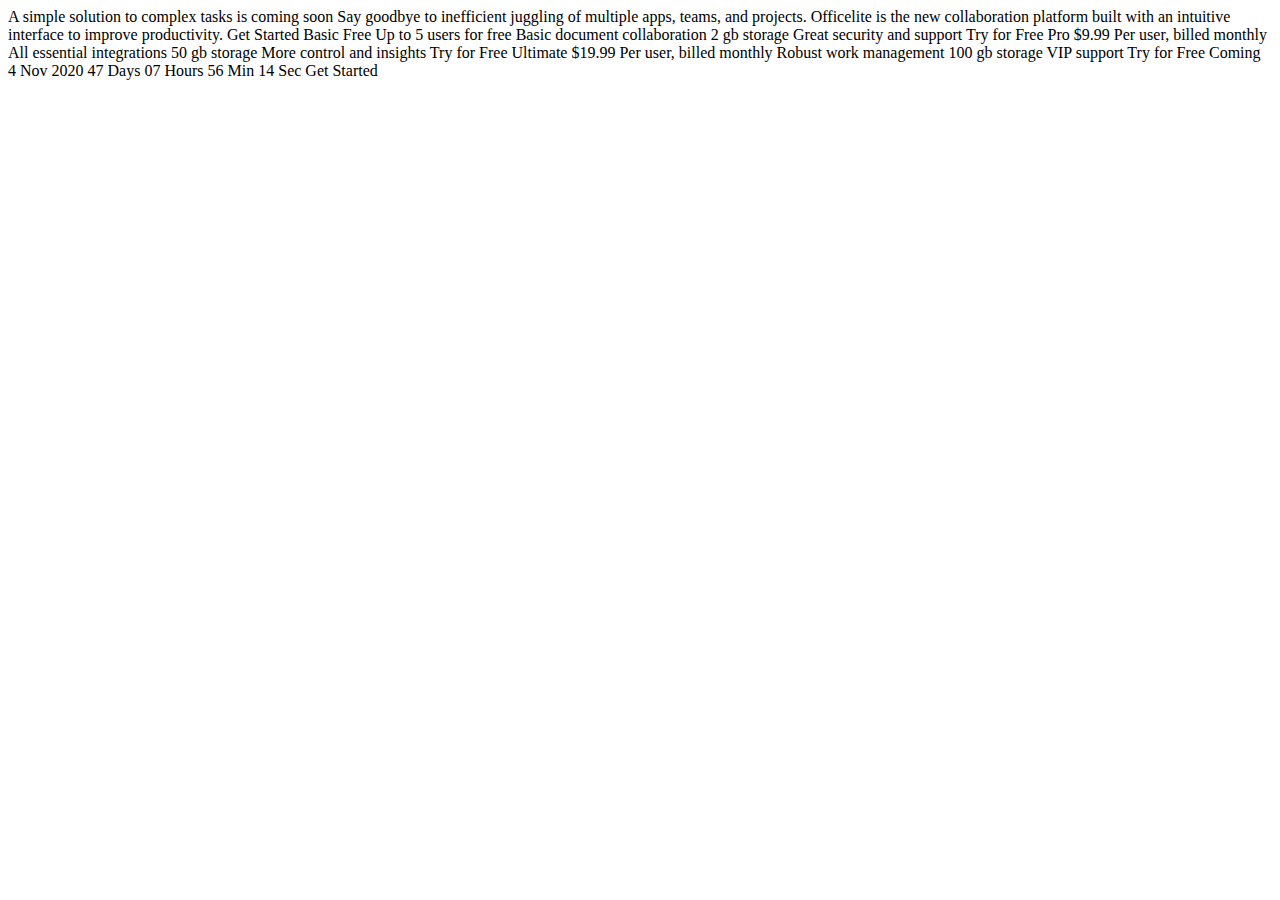
==== index.html @ 5ea32828 "First commit" ====
<!DOCTYPE html>
<html lang="en">
<head>
  <meta charset="UTF-8">
  <meta name="viewport" content="width=device-width, initial-scale=1.0">

  <link rel="icon" type="image/png" sizes="32x32" href="./assets/favicon-32x32.png">
  
  <title>Frontend Mentor | Officelite coming soon site</title>
</head>
<body> 
  A simple solution to complex tasks is coming soon

  Say goodbye to inefficient juggling of multiple apps, teams, and projects. Officelite is the new 
  collaboration platform built with an intuitive interface to improve productivity.

  Get Started

  Basic
  Free
  Up to 5 users for free
  Basic document collaboration
  2 gb storage
  Great security and support
  Try for Free

  Pro
  $9.99
  Per user, billed monthly
  All essential integrations
  50 gb storage
  More control and insights
  Try for Free

  Ultimate
  $19.99
  Per user, billed monthly
  Robust work management
  100 gb storage
  VIP support
  Try for Free

  <!-- If you're choosing to make this date dynamic, set it to 30 days in the future from the moment the visitor views the page -->
  Coming 4 Nov 2020

  <!-- If you're choosing to make this timer dynamic, have it countdown from the date you set above -->
  47 Days
  07 Hours
  56 Min
  14 Sec
  Get Started
</body>
</html>
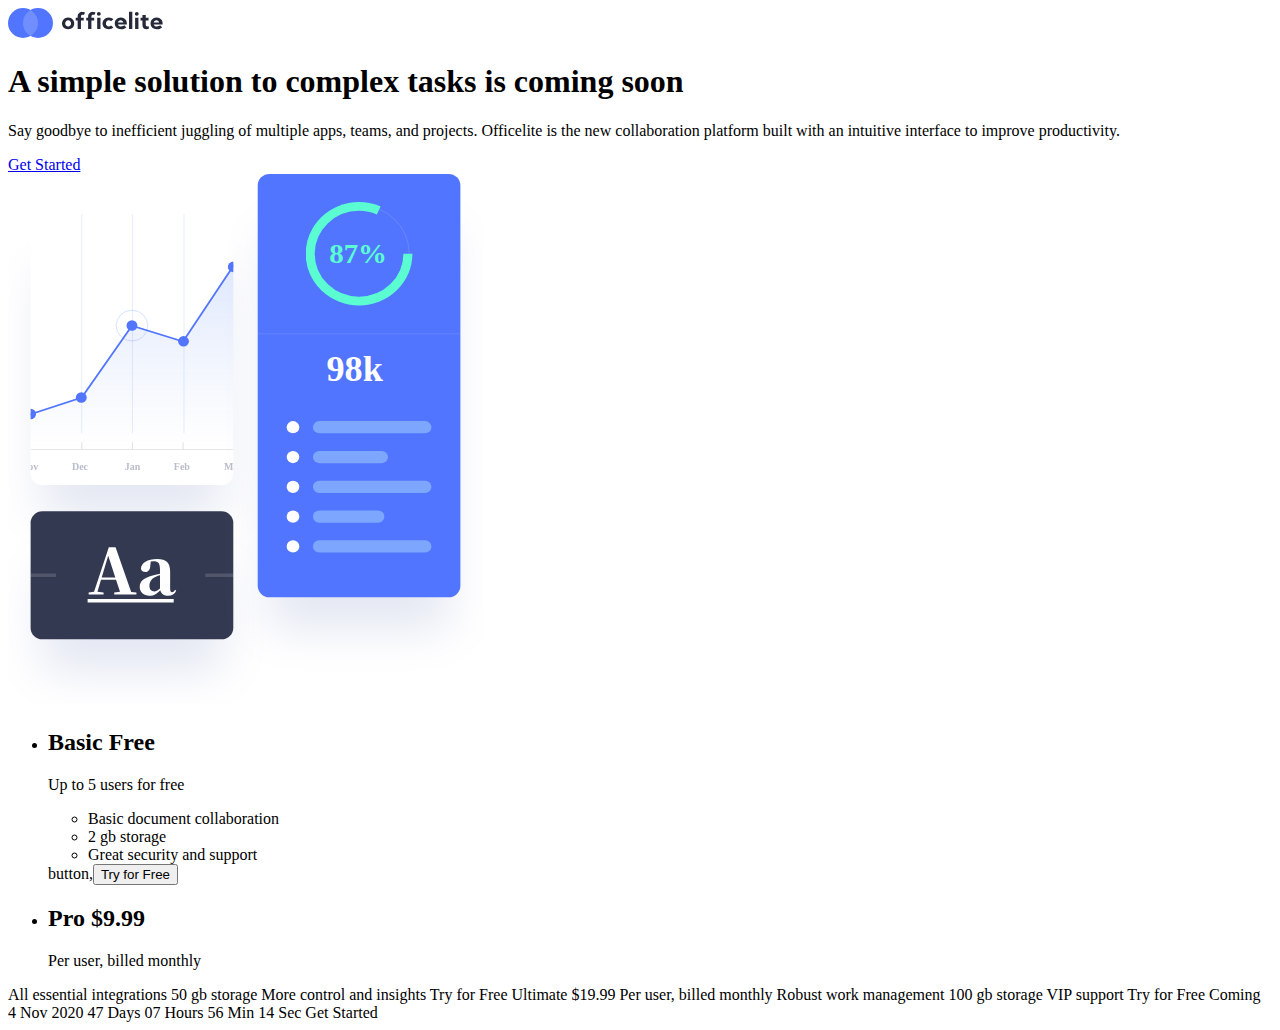
==== commit 157e2d9b: "Update html files" ====
--- a/index.html
+++ b/index.html
@@ -3,30 +3,70 @@
 <head>
   <meta charset="UTF-8">
   <meta name="viewport" content="width=device-width, initial-scale=1.0">
-
+  <meta name="author" content="Ortalyarts" />
+  <meta name="description" 0content="Officelite coming soon site" />
+  <meta name="keywords" content="Officelite, collaboration, platform, interface" />
+  <meta property="og:title" content="Maker pre-launch" />
+  <meta property="og:description" content="Frontend Mentor | Officelite coming soon site" />
+  <link rel="stylesheet" href="css/style.css">
   <link rel="icon" type="image/png" sizes="32x32" href="./assets/favicon-32x32.png">
-  
   <title>Frontend Mentor | Officelite coming soon site</title>
 </head>
-<body> 
-  A simple solution to complex tasks is coming soon
+<body>
+  <div class="main-container">
+    <header>
+      <div class="logo">
+        <a href="#" aria-label="Officelite homepage">
+          <img src="./assets/shared/logo.svg" alt="Officelite logo">
+        </a>
+      </div>
+    </header>
 
-  Say goodbye to inefficient juggling of multiple apps, teams, and projects. Officelite is the new 
-  collaboration platform built with an intuitive interface to improve productivity.
+    <main>
+      <section class="hero">
+        <div class="hero-text bodyM">
+          <h1 class="headingL">A simple solution to 
+            complex tasks is coming soon</h1>
+          <p>Say goodbye to inefficient juggling of multiple apps, 
+            teams, and projects. Officelite is the new 
+            collaboration platform built with an intuitive interface 
+            to improve productivity.</p>
+          <a href="./sign-up.html">Get Started</a>  
+        </div>
+        <img src="./assets/home/illustration-charts.svg" alt="Illustration of charts" class="hero-img" aria-hidden="true" width="475" height="531">
+      </section>
 
-  Get Started
+      <section class="pricing bodyS" aria-label="Our prices">
+        <ul class="price-options-holder">
+          <li class="price-option bodyM">
+            <div class="price-option-desc">
+              <h2 class="headingM">Basic
+                <soan class="headingXL">Free</soan>
+              </h2>
+              <p>Up to 5 users for free</p>
+            </div>
 
-  Basic
-  Free
-  Up to 5 users for free
-  Basic document collaboration
-  2 gb storage
-  Great security and support
-  Try for Free
+            <ul class="features">
+              <li>Basic document collaboration</li>
+              <li>2 gb storage</li>
+              <li>Great security and support</li>
+            </ul>
+            button,<button class="btn-light">Try for Free</button>
+          </li>
 
-  Pro
-  $9.99
-  Per user, billed monthly
+          <li class="price-option bodyM">
+            <div class="price-option-desc">
+              <h2 class="headingM">Pro
+                <span class="headingXL">$9.99</span>
+              </h2>
+              <p>Per user, billed monthly</p>
+            </div>
+          </li>
+        </ul>
+      </section>
+    </main>
+  </div>
+    
   All essential integrations
   50 gb storage
   More control and insights
@@ -49,5 +89,6 @@
   56 Min
   14 Sec
   Get Started
+  <script src="script.js"></script>
 </body>
 </html>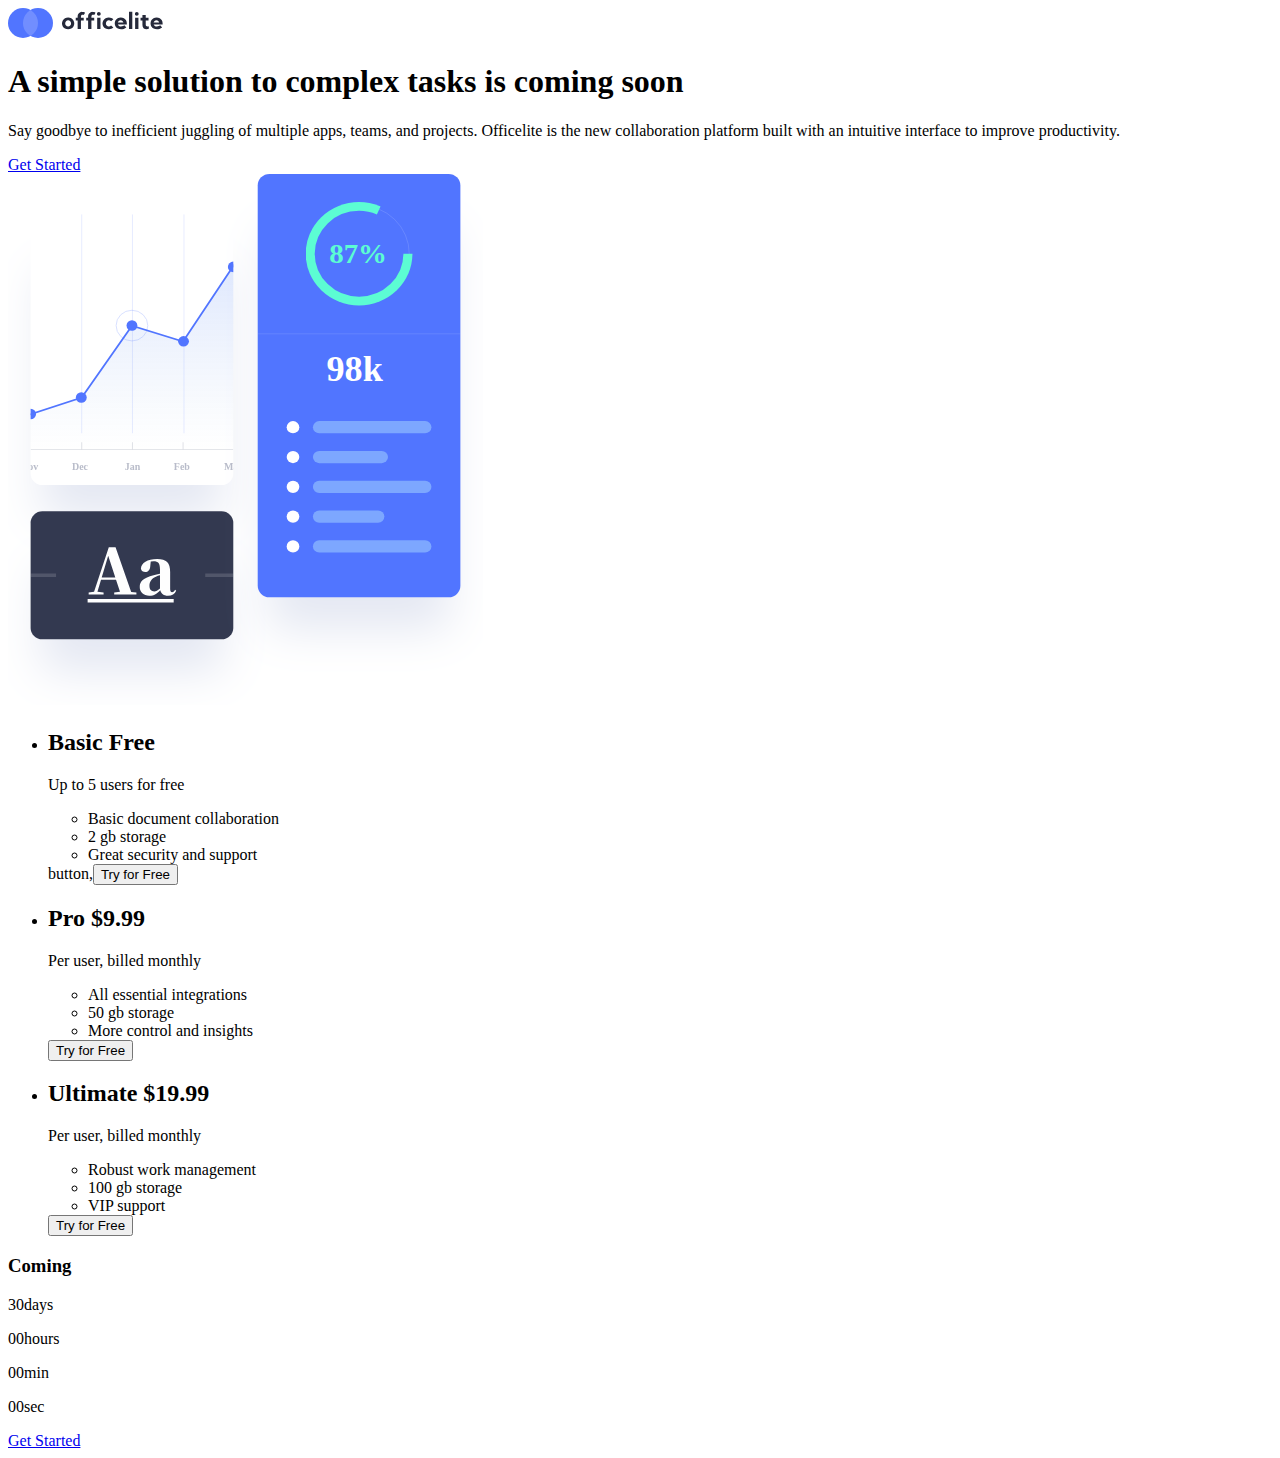
==== commit a5a1031f: "Update index.html" ====
--- a/index.html
+++ b/index.html
@@ -61,34 +61,58 @@
               </h2>
               <p>Per user, billed monthly</p>
             </div>
+
+            <ul class="features">
+              <li>All essential integrations</li>
+              <li>50 gb storage</li>
+              <li>More control and insights</li>
+            </ul>
+            <button class="btn btn-white">Try for Free</button>
+          </li>
+          <li class="price-option headingM">
+            <div class="price-option-desc">
+              <h2 class="headingM">
+                Ultimate
+                <span class="headingX">$19.99</span>
+              </h2>
+              <p>Per user, billed monthly</p>
+            </div>
+
+            <ul class="features">
+              <li>Robust work management</li>
+              <li>100 gb storage</li>
+              <li>VIP support</li>
+            </ul>
+            <button class="btn btn-light">Try for Free</button>
           </li>
         </ul>
       </section>
+
+      <section class="coming-soon">
+        <div>
+          <h3 class="headingS">Coming <span id="launch-date"></span></h3>
+          <div class="countdown-holder">
+            <div class="countdown-number">
+              <p><span class="headingL" id="days">30</span>days</p>
+            </div>
+
+            <div class="countdown-number">
+              <p><span class="headingL" id="hours">00</span>hours</p>
+            </div>
+
+            <div class="countdown-number">
+              <p><span class="headingL" id="minute">00</span>min</p>
+            </div>
+
+            <div class="countdown-number">
+              <p><span class="headingL" id="seconds">00</span>sec</p>
+            </div>
+          </div>
+        </div>
+        <a href="./sign-up.html" class="btn">Get Started</a>
+      </section>
     </main>
   </div>
-    
-  All essential integrations
-  50 gb storage
-  More control and insights
-  Try for Free
-
-  Ultimate
-  $19.99
-  Per user, billed monthly
-  Robust work management
-  100 gb storage
-  VIP support
-  Try for Free
-
-  <!-- If you're choosing to make this date dynamic, set it to 30 days in the future from the moment the visitor views the page -->
-  Coming 4 Nov 2020
-
-  <!-- If you're choosing to make this timer dynamic, have it countdown from the date you set above -->
-  47 Days
-  07 Hours
-  56 Min
-  14 Sec
-  Get Started
   <script src="script.js"></script>
 </body>
 </html>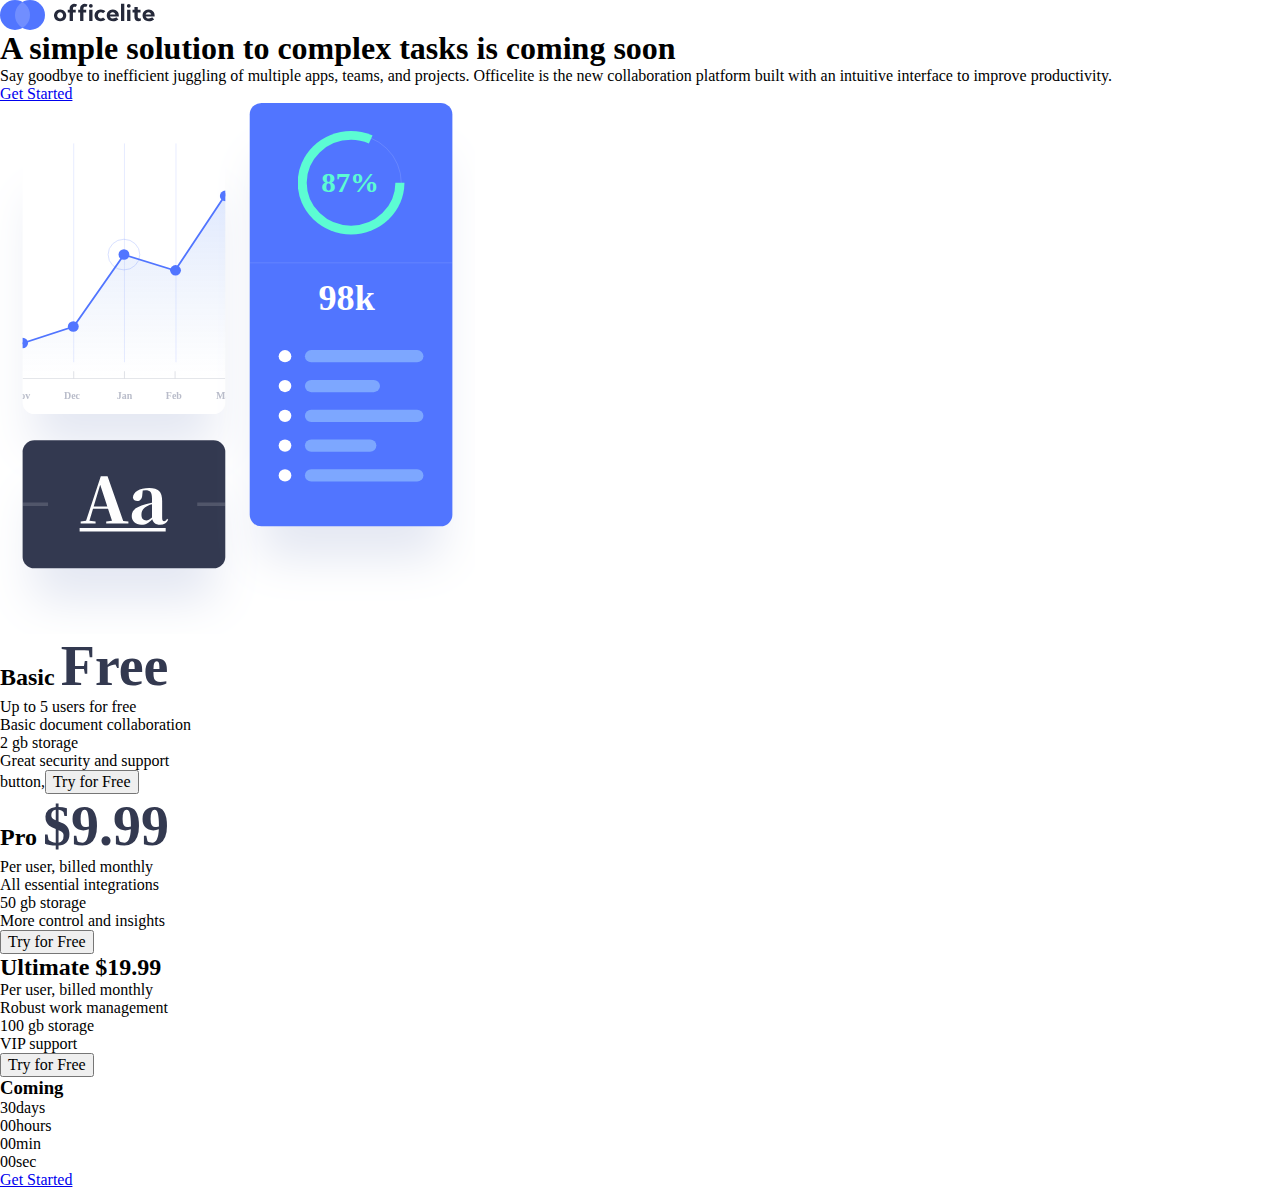
==== commit 589d1039: "Updated htmls and style.css" ====
--- a/index.html
+++ b/index.html
@@ -4,7 +4,7 @@
   <meta charset="UTF-8">
   <meta name="viewport" content="width=device-width, initial-scale=1.0">
   <meta name="author" content="Ortalyarts" />
-  <meta name="description" 0content="Officelite coming soon site" />
+  <meta name="description" content="Officelite coming soon site" />
   <meta name="keywords" content="Officelite, collaboration, platform, interface" />
   <meta property="og:title" content="Maker pre-launch" />
   <meta property="og:description" content="Frontend Mentor | Officelite coming soon site" />
--- a/css/style.css
+++ b/css/style.css
@@ -0,0 +1,82 @@
+/* Box sizing rules */
+*,
+*::before,
+*::after {
+  box-sizing: border-box;
+}
+body, h1, h2, h3, h4, p, figure, blockquote, dl, dd, ul {
+  margin: 0;
+}
+html {
+    scroll-behavior: smooth;
+  }
+  /* Inherit fonts for inputs and buttons */
+input,
+button,
+textarea,
+select {
+  font: inherit;
+}
+img {
+  vertical-align: middle;
+}
+/* General STYLE */
+:root {
+
+--color1:rgb(81, 117, 255);
+--color1b:rgba(81, 117, 255, 15.2%);
+--color1c:rgba(81, 117, 255, 25%);
+--color2:rgb(130, 156, 255);
+--color3:rgb(51, 57, 80);
+--color4: rgb(37, 41, 58);
+--color5:rgb(116, 123, 149);
+--color5b:rgb(116, 123, 149, 50%);
+--color6:rgb(240, 91, 91); 
+--color7:white;
+--color7b:rgba(255,255,255,50%);
+--color8:rgb(250,250,250);
+
+--shadow1:0 1.563rem 1.563rem -0.625rem rgba(63,91,194,25%);
+--shadow2:0 1.563rem 1.563rem -0.625rem rgba(75,92,191544,75%);
+
+--sansserif: 'KumbhSans', sans-serif;
+}
+
+@font-face {
+    font-family: 'KumbhSans';
+    src: url('./assets/fonts/KumbhSans-Regular.woff2') format('woff2'),
+         url('./assets/fonts/KumbhSans-Regular.woff') format('woff');
+    font-weight: 400;
+    font-display: swap; 
+  }
+  @font-face {
+    font-family: 'KumbhSans';
+    src: url('./assets/fonts/KumbhSans-Bold.woff2') format('woff2'),
+         url('./assets/fonts/KumbhSans-Bold.woff') format('woff');
+    font-weight: 700;
+    font-display: swap; 
+  }
+  h1, h2, h3, ul {
+    padding:0;
+  }
+  .hide {
+    display:none;
+  }
+  .screen-reader-only {
+    position:absolute;
+    display:inline-block;
+    height:1px;
+    width:1px;
+    /* overflow: hidden; */
+    clip: rect(1px 1px 1px 1px); /* IE 7+ only support clip without commas */
+    clip: rect(1px, 1px, 1px, 1px); /* All other browsers */
+  }
+  
+  .headingXL {
+    font-size: 3.5rem;
+    line-height: 4rem;
+    font-weight: 700;
+    color: var(--color3);
+  }
+
+  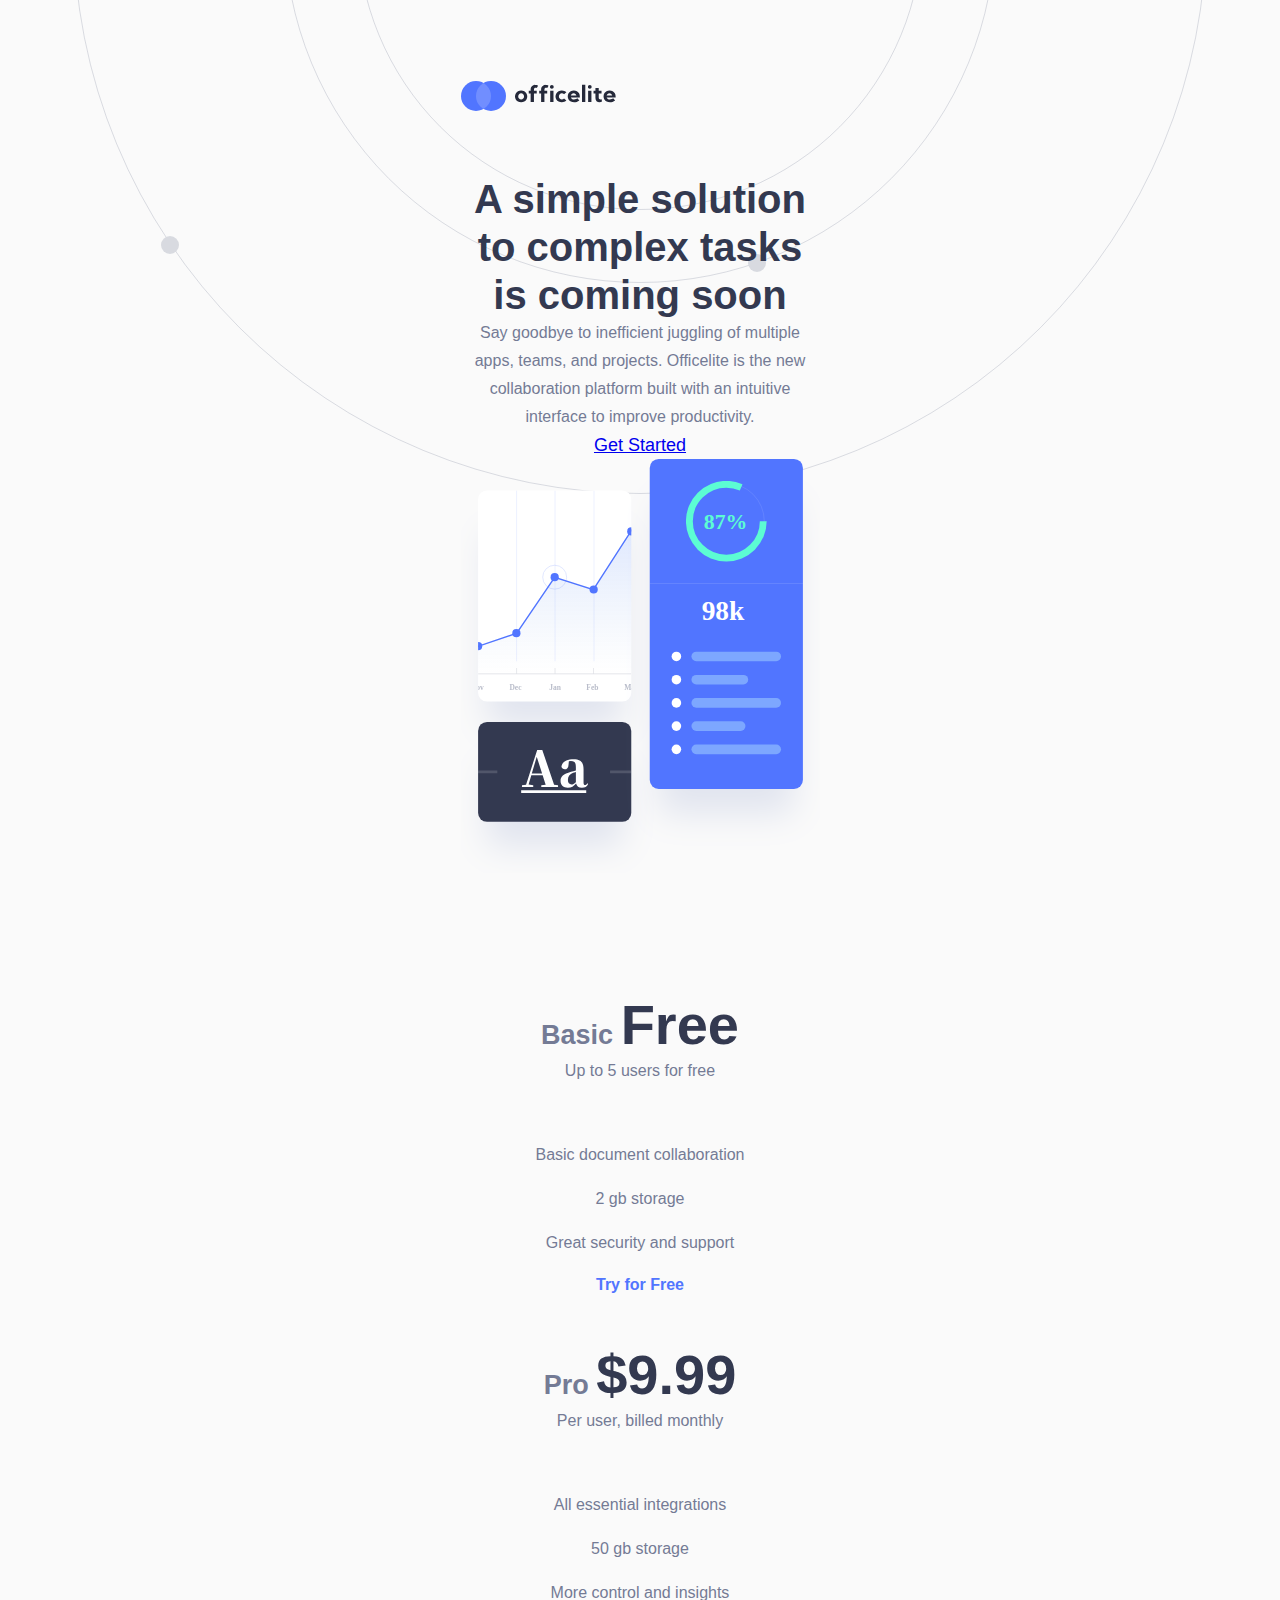
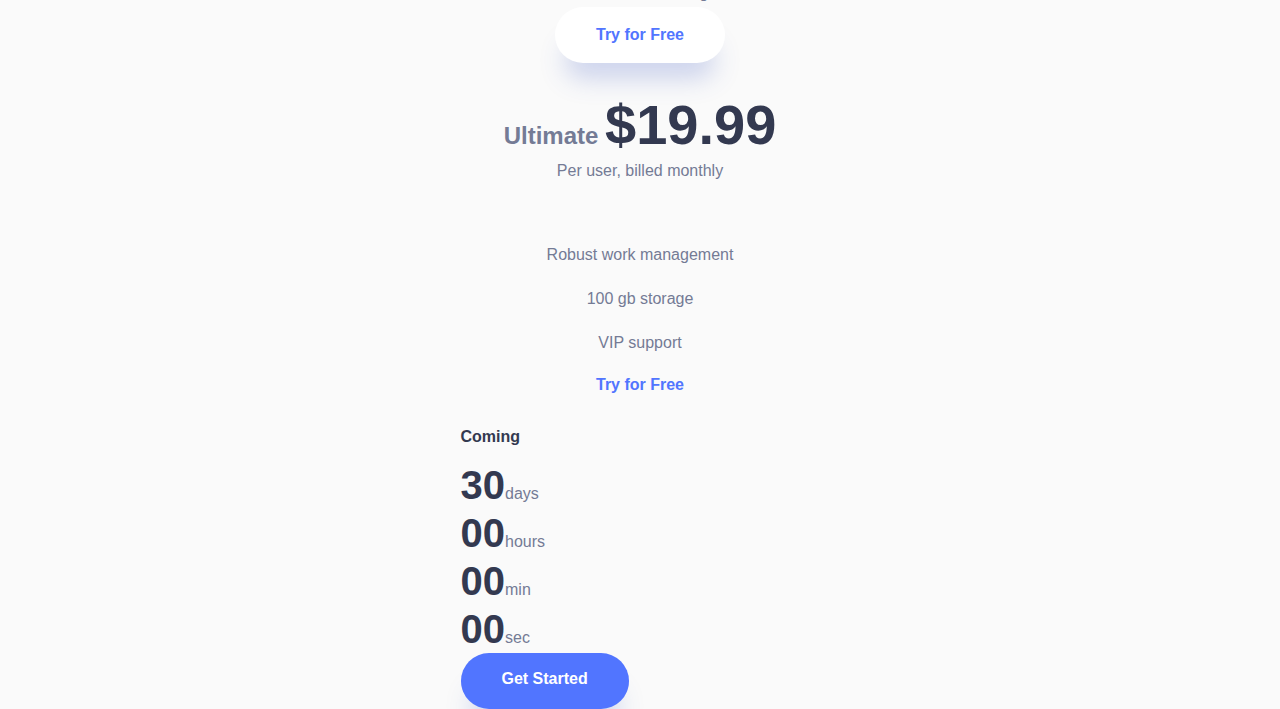
==== commit 56436b75: "Update htmls and style.css" ====
--- a/index.html
+++ b/index.html
@@ -51,7 +51,7 @@
               <li>2 gb storage</li>
               <li>Great security and support</li>
             </ul>
-            button,<button class="btn-light">Try for Free</button>
+            <button class="btn btn-light">Try for Free</button>
           </li>
 
           <li class="price-option bodyM">
@@ -73,7 +73,7 @@
             <div class="price-option-desc">
               <h2 class="headingM">
                 Ultimate
-                <span class="headingX">$19.99</span>
+                <span class="headingXL">$19.99</span>
               </h2>
               <p>Per user, billed monthly</p>
             </div>
@@ -113,6 +113,7 @@
       </section>
     </main>
   </div>
+  <div class="bottom-bg"></div>
   <script src="script.js"></script>
 </body>
 </html>--- a/css/style.css
+++ b/css/style.css
@@ -23,23 +23,23 @@
 /* General STYLE */
 :root {
 
---color1:rgb(81, 117, 255);
---color1b:rgba(81, 117, 255, 15.2%);
---color1c:rgba(81, 117, 255, 25%);
---color2:rgb(130, 156, 255);
---color3:rgb(51, 57, 80);
---color4: rgb(37, 41, 58);
---color5:rgb(116, 123, 149);
---color5b:rgb(116, 123, 149, 50%);
---color6:rgb(240, 91, 91); 
---color7:white;
---color7b:rgba(255,255,255,50%);
---color8:rgb(250,250,250);
-
---shadow1:0 1.563rem 1.563rem -0.625rem rgba(63,91,194,25%);
---shadow2:0 1.563rem 1.563rem -0.625rem rgba(75,92,191544,75%);
-
---sansserif: 'KumbhSans', sans-serif;
+    --color1:rgb(81, 117, 255);
+    --color1b:rgba(81, 117, 255, 15.2%);
+    --color1c:rgba(81, 117, 255, 25%);
+    --color2:rgb(130, 156, 255);
+    --color3:rgb(51, 57, 80);
+    --color4: rgb(37, 41, 58);
+    --color5:rgb(116, 123, 149);
+    --color5b:rgb(116, 123, 149, 50%);
+    --color6:rgb(240, 91, 91); 
+    --color7:white;
+    --color7b:rgba(255,255,255,50%);
+    --color8:rgb(250,250,250);
+
+    --shadow1:0 1.563rem 1.563rem -0.625rem rgba(63,91,194,25%);
+    --shadow2:0 1.563rem 1.563rem -0.625rem rgba(75,92,191544,75%);
+
+    --sansserif: 'KumbhSans', sans-serif;
 }
 
 @font-face {
@@ -47,22 +47,26 @@
     src: url('./assets/fonts/KumbhSans-Regular.woff2') format('woff2'),
          url('./assets/fonts/KumbhSans-Regular.woff') format('woff');
     font-weight: 400;
-    font-display: swap; 
-  }
-  @font-face {
+    font-display
+}
+
+@font-face {
     font-family: 'KumbhSans';
     src: url('./assets/fonts/KumbhSans-Bold.woff2') format('woff2'),
          url('./assets/fonts/KumbhSans-Bold.woff') format('woff');
     font-weight: 700;
     font-display: swap; 
-  }
-  h1, h2, h3, ul {
+}
+
+h1, h2, h3, ul {
     padding:0;
-  }
-  .hide {
+}
+
+.hide {
     display:none;
-  }
-  .screen-reader-only {
+}
+
+.screen-reader-only {
     position:absolute;
     display:inline-block;
     height:1px;
@@ -70,13 +74,172 @@
     /* overflow: hidden; */
     clip: rect(1px 1px 1px 1px); /* IE 7+ only support clip without commas */
     clip: rect(1px, 1px, 1px, 1px); /* All other browsers */
-  }
+}
   
-  .headingXL {
+.headingXL {
     font-size: 3.5rem;
     line-height: 4rem;
     font-weight: 700;
     color: var(--color3);
-  }
-
-  +}
+
+.headingL {
+    font-size: 2.5rem;
+    line-height: 3rem;
+    font-weight: 700;
+    color: var(--color3);
+}
+
+.headingS {
+  font-size: 1rem;
+  line-height: 3rem;
+  font-weight: 700;
+  color: var(--color3);
+}
+
+.headingXS {
+  font-size: 1.125rem;
+  line-height: 1.563rem;
+  font-weight: 700;
+  color: var(--color3);
+}
+
+.bodyM, p, li {
+  font-size: 1.125rem;
+  line-height: 1.75rem;
+  font-weight: 300;
+  color: var(--color5);  
+}
+
+.bodyS, p, li {
+  font-size: 1rem;
+  line-height: 1.75rem;
+  font-weight: 300;
+  color: var(--color5);  
+}
+
+body {
+  position: relative;
+  text-rendering: optimizeSpeed;
+  text-align: left;
+  font-family: var(--sansserif);
+  background-color: var(--color8);
+  background-image: url("../assets/home/bg-pattern-header.svg");
+  background-repeat: no-repeat;
+  background-position: top -40rem center;
+  color: var(--color5);
+}
+
+.main-container {
+  max-width: 24.438rem;
+  display: grid;
+  justify-content: center;
+  margin: 0 auto;
+  position: relative;
+  padding: 0 1rem;
+}
+
+header {
+  max-width: 100%;
+  justify-self: stretch;
+  align-self: stretch;
+  margin-top: 5.063rem;
+  display: grid;
+  grid-template-columns: auto;
+  align-items: end;
+}
+
+.hero {
+  margin-top: 4rem;
+  display: grid;
+  text-align: center;
+  max-width: 100%;
+}
+
+.hero img {
+  width: 100%;
+  height: auto;
+}
+
+.hero-text .btn {
+  margin-top: 1.5rem;
+}
+
+.btn {
+  height: 3.5rem;
+  border-radius: 1.75rem;
+  border: none;
+  padding: 1.1rem 2.563rem;
+  color: var(--color7);
+  font-size: 1rem;
+  line-height: 1rem;
+  font-weight: 700;
+  text-decoration: none;
+  transition: background-color 0.5s;
+  background-color: var(--color1);
+  cursor: pointer;
+  display: inline-block;
+  box-shadow: var(--shadow1);
+}
+
+.btn:hover, .btn:focus {
+  background: var(--color2);
+}
+
+.btn-light {
+  background: var(--color10);
+  color: var(--color1);
+  box-shadow: none;
+}
+
+.btn-light:hover, .btn-light:focus {
+  background: var(--color1c);
+}
+
+.btn-white {
+  background: var(--color7);
+  color: var(--color1);
+}
+
+.btn-white:hover, .btn-white:focus {
+  background: var(--color7);
+  color: var(--color2);
+}
+
+.pricing {
+  margin-top: 4rem;
+}
+
+.pricing-title {
+  max-width: 33.75rem;
+  margin: auto;
+}
+
+.pricing-title h2, .pricing-title p {
+  text-align: center;
+}
+
+.pricing-title p {
+  margin-top: 1.5rem;
+}
+
+ul.price-options-holder {
+  display: grid;
+  gap: 1.875rem;
+  margin-top: 7.5rem;
+  align-items: center;
+  list-style: none;
+  text-align: center;
+}
+
+ul.price-options-holder ul {
+  list-style: none;
+  margin-top: 3.5rem;
+  display: grid;
+  gap: 1rem; 
+}
+
+
+
+
+  
